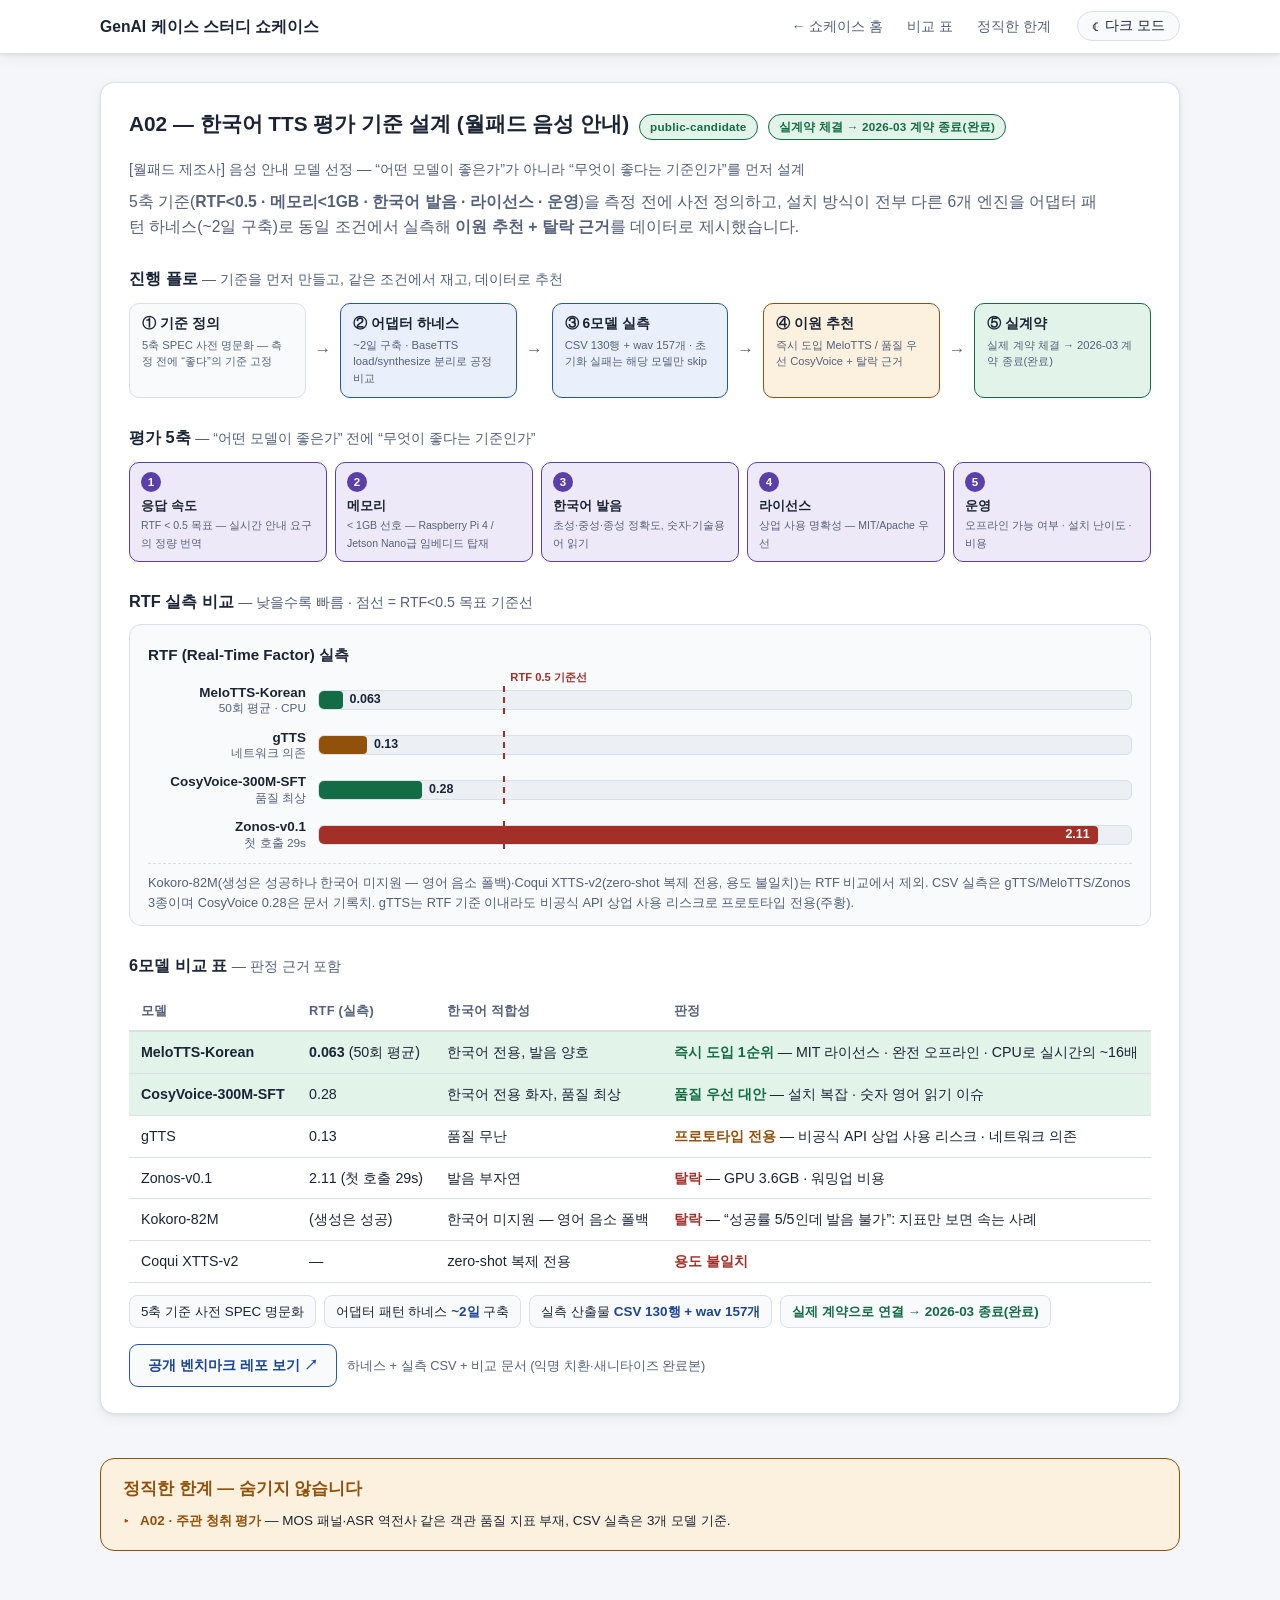
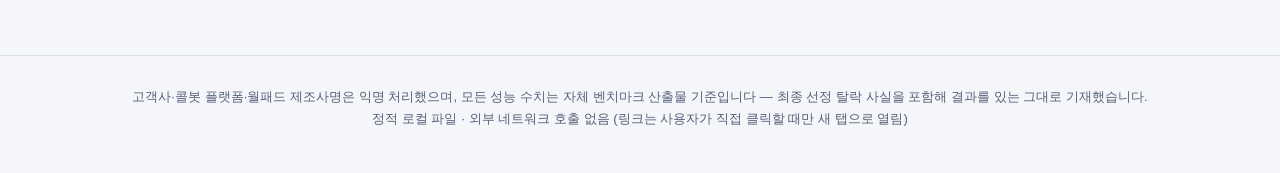
==== cases/a02-tts.html @ 6c3a90e4 "feat: GenAI case study showcase — static, self-contained Co-Authored-By: Claude Fable 5 <noreply@ant" ====
<!DOCTYPE html>
<html lang="ko">
<head>
<meta charset="UTF-8">
<meta name="viewport" content="width=device-width, initial-scale=1.0">
<meta name="color-scheme" content="light dark">
<title>A02 — 한국어 TTS 평가 기준 설계 (월패드 음성 안내) | GenAI 케이스 스터디 쇼케이스</title>
<link rel="icon" href="data:image/svg+xml,%3Csvg xmlns='http://www.w3.org/2000/svg' viewBox='0 0 32 32'%3E%3Crect width='32' height='32' rx='7' fill='%232456b8'/%3E%3Ctext x='16' y='22' font-size='16' font-family='sans-serif' font-weight='bold' fill='white' text-anchor='middle'%3ECS%3C/text%3E%3C/svg%3E">
<link rel="stylesheet" href="../assets/styles.css">
</head>
<body>
<a class="skip-link" href="#main">본문 바로가기</a>

<header class="topbar">
  <div class="topbar-inner">
    <span class="brand">GenAI 케이스 스터디 쇼케이스</span>
    <nav class="nav" aria-label="페이지 이동">
      <a href="../index.html">← 쇼케이스 홈</a>
      <a href="#a02">비교 표</a>
      <a href="#limits">정직한 한계</a>
    </nav>
    <button id="theme-toggle" type="button" aria-pressed="false" aria-label="다크 모드 전환">
      <span class="toggle-icon" aria-hidden="true">☾</span><span class="toggle-text">다크 모드</span>
    </button>
  </div>
</header>

<main id="main">

  <section id="a02" aria-labelledby="a02-h">
    <div class="card">
      <div class="section-head">
        <h2 id="a02-h">A02 — 한국어 TTS 평가 기준 설계 (월패드 음성 안내)</h2>
        <span class="badge badge-public">public-candidate</span>
        <span class="badge badge-result">실계약 체결 → 2026-03 계약 종료(완료)</span>
      </div>
      <p class="section-sub">[월패드 제조사] 음성 안내 모델 선정 — “어떤 모델이 좋은가”가 아니라 “무엇이 좋다는 기준인가”를 먼저 설계</p>
      <p class="lede">
        5축 기준(<strong>RTF&lt;0.5 · 메모리&lt;1GB · 한국어 발음 · 라이선스 · 운영</strong>)을 측정 전에 사전 정의하고,
        설치 방식이 전부 다른 6개 엔진을 어댑터 패턴 하네스(~2일 구축)로 동일 조건에서 실측해
        <strong>이원 추천 + 탈락 근거</strong>를 데이터로 제시했습니다.
      </p>

      <h3>진행 플로 <span class="h3-sub">— 기준을 먼저 만들고, 같은 조건에서 재고, 데이터로 추천</span></h3>
      <div class="flow" role="img" aria-label="진행 플로: 5축 기준을 측정 전에 정의하고, 어댑터 패턴 하네스를 약 2일에 구축한 뒤, 6개 모델을 동일 조건에서 실측하고, 이원 추천과 탈락 근거를 제시했으며, 실제 계약 체결로 이어져 2026년 3월 계약 종료(완료)되었습니다.">
        <div class="flow-node"><b>① 기준 정의</b><small>5축 SPEC 사전 명문화 — 측정 전에 “좋다”의 기준 고정</small></div>
        <span class="flow-arrow" aria-hidden="true">→</span>
        <div class="flow-node cache"><b>② 어댑터 하네스</b><small>~2일 구축 · BaseTTS load/synthesize 분리로 공정 비교</small></div>
        <span class="flow-arrow" aria-hidden="true">→</span>
        <div class="flow-node cache"><b>③ 6모델 실측</b><small>CSV 130행 + wav 157개 · 초기화 실패는 해당 모델만 skip</small></div>
        <span class="flow-arrow" aria-hidden="true">→</span>
        <div class="flow-node rag"><b>④ 이원 추천</b><small>즉시 도입 MeloTTS / 품질 우선 CosyVoice + 탈락 근거</small></div>
        <span class="flow-arrow" aria-hidden="true">→</span>
        <div class="flow-node resp"><b>⑤ 실계약</b><small>실제 계약 체결 → 2026-03 계약 종료(완료)</small></div>
      </div>

      <h3>평가 5축 <span class="h3-sub">— “어떤 모델이 좋은가” 전에 “무엇이 좋다는 기준인가”</span></h3>
      <div class="gates" role="img" aria-label="평가 5축: 1 응답 속도 RTF 0.5 미만 목표, 2 메모리 1GB 미만 선호, 3 한국어 발음 정확도, 4 상업 라이선스 명확성, 5 운영성(오프라인·설치·비용).">
        <div class="gate"><b>응답 속도</b><small>RTF &lt; 0.5 목표 — 실시간 안내 요구의 정량 번역</small></div>
        <div class="gate"><b>메모리</b><small>&lt; 1GB 선호 — Raspberry Pi 4 / Jetson Nano급 임베디드 탑재</small></div>
        <div class="gate"><b>한국어 발음</b><small>초성·중성·종성 정확도, 숫자·기술용어 읽기</small></div>
        <div class="gate"><b>라이선스</b><small>상업 사용 명확성 — MIT/Apache 우선</small></div>
        <div class="gate"><b>운영</b><small>오프라인 가능 여부 · 설치 난이도 · 비용</small></div>
      </div>

      <h3>RTF 실측 비교 <span class="h3-sub">— 낮을수록 빠름 · 점선 = RTF&lt;0.5 목표 기준선</span></h3>
      <figure class="chart" role="img"
        aria-label="모델별 RTF 가로 막대 차트. MeloTTS-Korean 0.063, gTTS 0.13, CosyVoice-300M-SFT 0.28은 RTF 0.5 기준선 이내, Zonos-v0.1은 2.11로 기준선 초과. Kokoro-82M과 Coqui XTTS-v2는 한국어 미지원 및 용도 불일치로 RTF 비교에서 제외.">
        <p class="chart-title">RTF (Real-Time Factor) 실측</p>
        <div class="hchart" aria-hidden="true">
          <div class="hrow">
            <span class="hlabel"><b>MeloTTS-Korean</b><small>50회 평균 · CPU</small></span>
            <span class="htrack">
              <span class="htick" style="left:22.7%"><i>RTF 0.5 기준선</i></span>
              <span class="hfill pass" style="width:2.9%"><span class="hnum">0.063</span></span>
            </span>
          </div>
          <div class="hrow">
            <span class="hlabel"><b>gTTS</b><small>네트워크 의존</small></span>
            <span class="htrack">
              <span class="htick" style="left:22.7%"></span>
              <span class="hfill cond" style="width:5.9%"><span class="hnum">0.13</span></span>
            </span>
          </div>
          <div class="hrow">
            <span class="hlabel"><b>CosyVoice-300M-SFT</b><small>품질 최상</small></span>
            <span class="htrack">
              <span class="htick" style="left:22.7%"></span>
              <span class="hfill pass" style="width:12.7%"><span class="hnum">0.28</span></span>
            </span>
          </div>
          <div class="hrow">
            <span class="hlabel"><b>Zonos-v0.1</b><small>첫 호출 29s</small></span>
            <span class="htrack">
              <span class="htick" style="left:22.7%"></span>
              <span class="hfill fail" style="width:95.9%"><span class="hnum">2.11</span></span>
            </span>
          </div>
        </div>
        <figcaption>
          Kokoro-82M(생성은 성공하나 한국어 미지원 — 영어 음소 폴백)·Coqui XTTS-v2(zero-shot 복제 전용, 용도 불일치)는 RTF 비교에서 제외.
          CSV 실측은 gTTS/MeloTTS/Zonos 3종이며 CosyVoice 0.28은 문서 기록치. gTTS는 RTF 기준 이내라도 비공식 API 상업 사용 리스크로 프로토타입 전용(주황).
        </figcaption>
      </figure>

      <h3>6모델 비교 표 <span class="h3-sub">— 판정 근거 포함</span></h3>
      <div class="table-wrap">
        <table>
          <caption class="visually-hidden">6개 TTS 모델 비교: RTF 실측치와 판정</caption>
          <thead>
            <tr><th scope="col">모델</th><th scope="col">RTF (실측)</th><th scope="col">한국어 적합성</th><th scope="col">판정</th></tr>
          </thead>
          <tbody>
            <tr class="pick">
              <td>MeloTTS-Korean</td><td><strong>0.063</strong> (50회 평균)</td><td>한국어 전용, 발음 양호</td>
              <td><span class="verdict-pick">즉시 도입 1순위</span> — MIT 라이선스 · 완전 오프라인 · CPU로 실시간의 ~16배</td>
            </tr>
            <tr class="pick">
              <td>CosyVoice-300M-SFT</td><td>0.28</td><td>한국어 전용 화자, 품질 최상</td>
              <td><span class="verdict-pick">품질 우선 대안</span> — 설치 복잡 · 숫자 영어 읽기 이슈</td>
            </tr>
            <tr>
              <td>gTTS</td><td>0.13</td><td>품질 무난</td>
              <td><span class="verdict-cond">프로토타입 전용</span> — 비공식 API 상업 사용 리스크 · 네트워크 의존</td>
            </tr>
            <tr>
              <td>Zonos-v0.1</td><td>2.11 (첫 호출 29s)</td><td>발음 부자연</td>
              <td><span class="verdict-drop">탈락</span> — GPU 3.6GB · 워밍업 비용</td>
            </tr>
            <tr>
              <td>Kokoro-82M</td><td>(생성은 성공)</td><td>한국어 미지원 — 영어 음소 폴백</td>
              <td><span class="verdict-drop">탈락</span> — “성공률 5/5인데 발음 불가”: 지표만 보면 속는 사례</td>
            </tr>
            <tr>
              <td>Coqui XTTS-v2</td><td>—</td><td>zero-shot 복제 전용</td>
              <td><span class="verdict-drop">용도 불일치</span></td>
            </tr>
          </tbody>
        </table>
      </div>

      <ul class="chips" aria-label="A02 증거 수치">
        <li class="chip">5축 기준 사전 SPEC 명문화</li>
        <li class="chip">어댑터 패턴 하네스 <strong>~2일</strong> 구축</li>
        <li class="chip">실측 산출물 <strong>CSV 130행 + wav 157개</strong></li>
        <li class="chip chip-ok"><strong>실제 계약으로 연결 → 2026-03 종료(완료)</strong></li>
      </ul>

      <div class="btn-row">
        <a class="btn btn-secondary" href="https://github.com/hwan96-ai/korean-tts-benchmark" target="_blank" rel="noopener noreferrer">공개 벤치마크 레포 보기 ↗</a>
        <span class="btn-note">하네스 + 실측 CSV + 비교 문서 (익명 치환·새니타이즈 완료본)</span>
      </div>
    </div>
  </section>

  <section id="limits" aria-labelledby="limits-h">
    <div class="limits">
      <h2 id="limits-h">정직한 한계 — 숨기지 않습니다</h2>
      <ul>
        <li><span class="lim-tag">A02 · 주관 청취 평가</span> — MOS 패널·ASR 역전사 같은 객관 품질 지표 부재, CSV 실측은 3개 모델 기준.</li>
      </ul>
    </div>
  </section>

</main>

<footer>
  <p>고객사·콜봇 플랫폼·월패드 제조사명은 익명 처리했으며, 모든 성능 수치는 자체 벤치마크 산출물 기준입니다 — 최종 선정 탈락 사실을 포함해 결과를 있는 그대로 기재했습니다.<br>
  정적 로컬 파일 · 외부 네트워크 호출 없음 (링크는 사용자가 직접 클릭할 때만 새 탭으로 열림)</p>
</footer>

<script src="../assets/theme.js"></script>
</body>
</html>
---- assets/styles.css ----
/* ============================================================
   case-study-showcase 공유 스타일시트
   - 모든 페이지(index.html, cases/*.html)가 이 파일 하나를 공유합니다.
   - 외부 CDN·웹폰트 없음 (시스템 폰트 스택) · file:// 직접 열기 지원.
   ============================================================ */

/* ============ 테마 변수 ============ */
:root {
  --bg: #f4f6f9;
  --surface: #ffffff;
  --surface-2: #f8fafc;
  --text: #1b2435;
  --muted: #55617a;
  --line: #d9e0ea;
  --accent: #2456b8;
  --accent-strong: #1c4596;
  --accent-soft: #e9effb;
  --ok: #136c43;
  --ok-soft: #e2f3e9;
  --warn: #92510a;
  --warn-soft: #fcf0de;
  --fail: #a33028;
  --fail-soft: #fbeae8;
  --violet: #5b3fa8;
  --violet-soft: #eee9f9;
  --gray-badge: #4d5a70;
  --gray-soft: #eceff4;
  --shadow: 0 1px 3px rgba(20, 30, 50, .08), 0 4px 14px rgba(20, 30, 50, .05);
  --bar-base: #8aa3cc;
}
@media (prefers-color-scheme: dark) {
  :root:not([data-theme="light"]) {
    --bg: #0e1420;
    --surface: #18202e;
    --surface-2: #131a27;
    --text: #e7ecf4;
    --muted: #9fabc0;
    --line: #2b3650;
    --accent: #84a8ee;
    --accent-strong: #a5c0f5;
    --accent-soft: #1e2c4a;
    --ok: #5ecb93;
    --ok-soft: #14301f;
    --warn: #e3a85e;
    --warn-soft: #33260f;
    --fail: #ee8b80;
    --fail-soft: #3a1d19;
    --violet: #b3a0ec;
    --violet-soft: #292045;
    --gray-badge: #aab6ca;
    --gray-soft: #232c3d;
    --shadow: 0 1px 3px rgba(0, 0, 0, .4);
    --bar-base: #4e6691;
  }
}
:root[data-theme="dark"] {
  --bg: #0e1420;
  --surface: #18202e;
  --surface-2: #131a27;
  --text: #e7ecf4;
  --muted: #9fabc0;
  --line: #2b3650;
  --accent: #84a8ee;
  --accent-strong: #a5c0f5;
  --accent-soft: #1e2c4a;
  --ok: #5ecb93;
  --ok-soft: #14301f;
  --warn: #e3a85e;
  --warn-soft: #33260f;
  --fail: #ee8b80;
  --fail-soft: #3a1d19;
  --violet: #b3a0ec;
  --violet-soft: #292045;
  --gray-badge: #aab6ca;
  --gray-soft: #232c3d;
  --shadow: 0 1px 3px rgba(0, 0, 0, .4);
  --bar-base: #4e6691;
}

/* ============ 기본 ============ */
* { box-sizing: border-box; }
html { scroll-behavior: smooth; }
body {
  margin: 0;
  background: var(--bg);
  color: var(--text);
  font-family: -apple-system, BlinkMacSystemFont, "Segoe UI", "Malgun Gothic", "Apple SD Gothic Neo", "Noto Sans KR", Roboto, Arial, sans-serif;
  line-height: 1.6;
  font-size: 16px;
  -webkit-text-size-adjust: 100%;
}
a { color: var(--accent); }
a:focus-visible, button:focus-visible {
  outline: 3px solid var(--accent);
  outline-offset: 2px;
  border-radius: 4px;
}
.visually-hidden {
  position: absolute; width: 1px; height: 1px;
  margin: -1px; padding: 0; overflow: hidden;
  clip: rect(0 0 0 0); white-space: nowrap; border: 0;
}
.skip-link {
  position: absolute; left: 8px; top: -48px;
  background: var(--accent); color: #fff;
  padding: 8px 14px; border-radius: 6px; z-index: 100;
  transition: top .15s ease;
}
.skip-link:focus { top: 8px; }

/* ============ 상단 바 ============ */
.topbar {
  position: sticky; top: 0; z-index: 50;
  background: var(--surface);
  border-bottom: 1px solid var(--line);
  box-shadow: var(--shadow);
}
.topbar-inner {
  max-width: 1120px; margin: 0 auto;
  display: flex; align-items: center; gap: 16px;
  padding: 10px 20px; flex-wrap: wrap;
}
.brand { font-weight: 700; font-size: .98rem; white-space: nowrap; }
.nav { display: flex; gap: 4px; flex-wrap: wrap; margin-left: auto; }
.nav a {
  text-decoration: none; color: var(--muted);
  font-size: .88rem; padding: 5px 10px; border-radius: 6px;
}
.nav a:hover { background: var(--accent-soft); color: var(--accent-strong); }
#theme-toggle {
  border: 1px solid var(--line); background: var(--surface-2); color: var(--text);
  border-radius: 999px; padding: 5px 14px; cursor: pointer;
  font-size: .85rem; display: inline-flex; align-items: center; gap: 6px;
  font-family: inherit;
}
#theme-toggle:hover { border-color: var(--accent); }

/* ============ 레이아웃 ============ */
main { max-width: 1120px; margin: 0 auto; padding: 28px 20px 60px; }
section { scroll-margin-top: 72px; margin-bottom: 44px; }
.card {
  background: var(--surface);
  border: 1px solid var(--line);
  border-radius: 14px;
  box-shadow: var(--shadow);
  padding: 26px 28px;
}
h1 { font-size: 1.7rem; margin: 0 0 10px; line-height: 1.35; }
h2 { font-size: 1.3rem; margin: 0 0 6px; line-height: 1.4; }
h3 { font-size: 1.02rem; margin: 26px 0 10px; color: var(--text); }
h3 .h3-sub { font-weight: 400; color: var(--muted); font-size: .88rem; }
p { margin: 8px 0; }
.lede { color: var(--muted); font-size: .98rem; max-width: 62em; }
.section-head { display: flex; align-items: baseline; gap: 10px; flex-wrap: wrap; margin-bottom: 14px; }
.section-sub { color: var(--muted); font-size: .9rem; }

/* ============ 배지 ============ */
.badge {
  display: inline-block; font-size: .73rem; font-weight: 700;
  padding: 3px 10px; border-radius: 999px; letter-spacing: .02em;
  vertical-align: middle; white-space: nowrap;
}
.badge-flagship { background: var(--accent-soft); color: var(--accent-strong); border: 1px solid var(--accent); }
.badge-public { background: var(--ok-soft); color: var(--ok); border: 1px solid var(--ok); }
.badge-interview { background: var(--violet-soft); color: var(--violet); border: 1px solid var(--violet); }
.badge-support { background: var(--gray-soft); color: var(--gray-badge); border: 1px solid var(--gray-badge); }
.badge-result { background: var(--ok-soft); color: var(--ok); border: 1px solid var(--ok); }
.badge-fail { background: var(--fail-soft); color: var(--fail); border: 1px solid var(--fail); }
.badge-pending { background: var(--gray-soft); color: var(--gray-badge); border: 1px dashed var(--gray-badge); }
.legend { display: flex; gap: 10px; flex-wrap: wrap; margin-top: 16px; align-items: center; }
.legend-item { display: inline-flex; align-items: center; gap: 7px; font-size: .85rem; color: var(--muted); }

/* ============ 칩 ============ */
.chips { display: flex; flex-wrap: wrap; gap: 8px; margin: 12px 0 0; padding: 0; list-style: none; }
.chip {
  background: var(--surface-2); border: 1px solid var(--line);
  border-radius: 8px; padding: 5px 11px; font-size: .84rem; color: var(--text);
}
.chip strong { color: var(--accent-strong); }
.chip.chip-ok strong { color: var(--ok); }

/* ============ 스텝퍼 ============ */
.stepper { display: flex; list-style: none; margin: 18px 0 6px; padding: 0; }
.step { flex: 1; position: relative; text-align: center; padding: 0 8px; min-width: 0; }
.step::before {
  content: ""; position: absolute; top: 17px; left: calc(-50% + 18px);
  width: calc(100% - 36px); height: 3px; background: var(--line); border-radius: 2px;
}
.step:first-child::before { display: none; }
.step-dot {
  position: relative; z-index: 1;
  display: inline-flex; align-items: center; justify-content: center;
  width: 36px; height: 36px; border-radius: 50%;
  background: var(--accent); color: #fff; font-weight: 700; font-size: .95rem;
  border: 3px solid var(--surface);
  box-shadow: 0 0 0 1px var(--line);
}
.step-title { display: block; font-weight: 700; font-size: .88rem; margin-top: 8px; }
.step-desc { display: block; font-size: .78rem; color: var(--muted); margin-top: 3px; line-height: 1.5; }
.step-fail .step-dot { background: var(--fail); }
.step-fail .step-title { color: var(--fail); }
.step-lesson .step-dot { background: var(--warn); }
@media (max-width: 760px) {
  .stepper { flex-direction: column; gap: 0; }
  .step { display: grid; grid-template-columns: 36px 1fr; column-gap: 14px; text-align: left; padding: 0 0 22px; }
  .step::before {
    top: 36px; left: 16.5px; width: 3px; height: calc(100% - 36px);
  }
  .step:first-child::before { display: block; }
  .step:last-child::before { display: none; }
  .step-dot { grid-row: 1 / span 2; }
  .step-title { margin-top: 6px; }
}

/* ============ 차트 ============ */
.chart-grid { display: grid; grid-template-columns: 1fr 1fr; gap: 22px; margin-top: 10px; }
@media (max-width: 820px) { .chart-grid { grid-template-columns: 1fr; } }
figure.chart { margin: 0; background: var(--surface-2); border: 1px solid var(--line); border-radius: 12px; padding: 18px 18px 12px; }
figure.chart figcaption { font-size: .8rem; color: var(--muted); margin-top: 12px; line-height: 1.55; border-top: 1px dashed var(--line); padding-top: 9px; }
.chart-title { font-weight: 700; font-size: .95rem; margin: 0 0 14px; }
.bars { display: flex; align-items: flex-end; gap: 14px; height: 210px; position: relative; padding: 26px 4px 0; }
.bar-col { flex: 1; display: flex; flex-direction: column; align-items: center; height: 100%; justify-content: flex-end; min-width: 0; }
.bar {
  width: 100%; max-width: 64px; border-radius: 6px 6px 0 0;
  background: var(--accent); position: relative;
  min-height: 4px;
}
.bar-val {
  position: absolute; bottom: 100%; left: 50%; transform: translateX(-50%);
  font-size: .78rem; font-weight: 700; color: var(--text); white-space: nowrap; padding-bottom: 3px;
}
.bar-label { font-size: .76rem; color: var(--muted); margin-top: 7px; text-align: center; line-height: 1.35; }
.bar-label b { color: var(--text); }
.bar.baseline {
  background: repeating-linear-gradient(135deg, var(--bar-base) 0 6px, transparent 6px 11px);
  border: 1px dashed var(--bar-base);
}
.bar.best { background: var(--ok); }
.bar.latency-bar { background: var(--warn); }
.bar.latency-bar.pass { background: var(--ok); }
.sla-line {
  position: absolute; left: 0; right: 0; height: 0;
  border-top: 2px dashed var(--fail); z-index: 2; pointer-events: none;
}
.sla-line span {
  position: absolute; right: 2px; bottom: 2px;
  font-size: .72rem; font-weight: 700; color: var(--fail);
  background: var(--surface-2); padding: 0 4px; border-radius: 4px;
}

/* ============ 플로 (캐시 / 게이트) ============ */
.flow { display: flex; flex-wrap: wrap; align-items: stretch; gap: 8px; margin-top: 12px; }
.flow-node {
  flex: 1 1 150px; min-width: 138px;
  background: var(--surface-2); border: 1px solid var(--line); border-radius: 10px;
  padding: 10px 12px; font-size: .84rem; line-height: 1.5;
}
.flow-node b { display: block; font-size: .86rem; }
.flow-node small { color: var(--muted); display: block; margin-top: 2px; }
.flow-node.cache { border-color: var(--accent); background: var(--accent-soft); }
.flow-node.rag { border-color: var(--warn); background: var(--warn-soft); }
.flow-node.resp { border-color: var(--ok); background: var(--ok-soft); }
.flow-arrow {
  align-self: center; color: var(--muted); font-weight: 700; font-size: 1.05rem;
  flex: 0 0 auto; padding: 0 1px;
}
.flow-note { font-size: .82rem; color: var(--muted); margin-top: 10px; }

/* ============ 테이블 ============ */
.table-wrap { overflow-x: auto; margin-top: 14px; }
table { border-collapse: collapse; width: 100%; font-size: .89rem; }
th, td { text-align: left; padding: 9px 12px; border-bottom: 1px solid var(--line); vertical-align: top; }
th { font-size: .8rem; color: var(--muted); text-transform: none; letter-spacing: .02em; border-bottom: 2px solid var(--line); }
tr.pick { background: var(--ok-soft); }
tr.pick td:first-child { font-weight: 700; }
.verdict-pick { color: var(--ok); font-weight: 700; }
.verdict-cond { color: var(--warn); font-weight: 600; }
.verdict-drop { color: var(--fail); font-weight: 600; }

/* ============ SEND_MODE 사다리 ============ */
.ladder { display: flex; gap: 10px; align-items: flex-end; margin-top: 14px; flex-wrap: wrap; }
.rung {
  flex: 1 1 150px; min-width: 145px;
  border: 1px solid var(--line); border-radius: 10px 10px 6px 6px;
  background: var(--surface-2); overflow: hidden;
  display: flex; flex-direction: column;
}
.rung-head { padding: 9px 12px 2px; font-weight: 700; font-family: ui-monospace, "Cascadia Mono", Consolas, monospace; font-size: .88rem; }
.rung-body { padding: 0 12px 10px; font-size: .8rem; color: var(--muted); line-height: 1.5; flex: 1; }
.rung-bar { height: 8px; background: var(--accent); }
.rung-1 { min-height: 118px; } .rung-1 .rung-bar { background: var(--ok); }
.rung-2 { min-height: 138px; }
.rung-3 { min-height: 158px; }
.rung-4 { min-height: 178px; } .rung-4 .rung-bar { background: var(--fail); }
.rung-tag { display: inline-block; font-size: .7rem; font-weight: 700; border-radius: 5px; padding: 1px 7px; margin: 6px 12px 8px; }
.rung-1 .rung-tag { background: var(--ok-soft); color: var(--ok); }
.rung-2 .rung-tag, .rung-3 .rung-tag { background: var(--accent-soft); color: var(--accent-strong); }
.rung-4 .rung-tag { background: var(--fail-soft); color: var(--fail); }

/* ============ 게이트 ============ */
.gates { display: flex; flex-wrap: wrap; gap: 8px; margin-top: 12px; counter-reset: gate; }
.gate {
  flex: 1 1 132px; min-width: 128px;
  border: 1px solid var(--violet); background: var(--violet-soft);
  border-radius: 10px; padding: 9px 11px; font-size: .79rem; line-height: 1.45;
  position: relative; counter-increment: gate;
}
.gate::before {
  content: counter(gate);
  display: inline-flex; align-items: center; justify-content: center;
  width: 20px; height: 20px; border-radius: 50%;
  background: var(--violet); color: #fff; font-weight: 700; font-size: .72rem;
  margin-bottom: 5px;
}
.gate b { display: block; font-size: .8rem; color: var(--text); }
.gate small { color: var(--muted); }

/* ============ 카드 그리드 (라이브러리 / 인덱스) ============ */
.case-grid { display: grid; grid-template-columns: repeat(auto-fit, minmax(245px, 1fr)); gap: 14px; margin-top: 14px; }
.case-card {
  background: var(--surface); border: 1px solid var(--line); border-radius: 12px;
  padding: 16px 17px; box-shadow: var(--shadow);
  display: flex; flex-direction: column; gap: 7px;
}
.case-card h3 { margin: 0; font-size: .98rem; }
.case-card p { margin: 0; font-size: .84rem; color: var(--muted); line-height: 1.55; flex: 1; }
.case-id { font-size: .73rem; font-weight: 700; color: var(--muted); letter-spacing: .05em; }

/* ============ 인덱스 요약 카드 (조립식 셸) ============ */
a.case-card { color: inherit; text-decoration: none; }
a.case-card:hover, a.case-card:focus-visible { border-color: var(--accent); }
a.case-card:hover h3 { color: var(--accent-strong); }
.case-card .card-metrics { display: flex; flex-wrap: wrap; gap: 6px; margin: 4px 0 0; padding: 0; list-style: none; }
.case-card .card-metrics li {
  background: var(--surface-2); border: 1px solid var(--line);
  border-radius: 7px; padding: 2px 8px; font-size: .76rem; color: var(--text);
}
.case-card .card-link-cue { font-size: .8rem; font-weight: 700; color: var(--accent-strong); margin-top: 4px; }
.case-card.placeholder {
  border-style: dashed; background: var(--surface-2);
  box-shadow: none; opacity: .85;
}
.case-card.placeholder h3 { color: var(--muted); }

/* ============ 한계 스트립 ============ */
.limits {
  border: 1px solid var(--warn); background: var(--warn-soft);
  border-radius: 14px; padding: 18px 22px;
}
.limits h2 { color: var(--warn); font-size: 1.05rem; }
.limits ul { margin: 10px 0 0; padding: 0; list-style: none; display: grid; grid-template-columns: repeat(auto-fit, minmax(300px, 1fr)); gap: 7px 22px; }
.limits li { font-size: .84rem; line-height: 1.55; padding-left: 17px; position: relative; }
.limits li::before { content: "▸"; position: absolute; left: 0; color: var(--warn); }
.limits .lim-tag { font-weight: 700; color: var(--warn); }

/* ============ 버튼 링크 ============ */
.btn {
  display: inline-flex; align-items: center; gap: 7px;
  background: var(--accent); color: #fff; text-decoration: none;
  border-radius: 9px; padding: 9px 18px; font-weight: 700; font-size: .9rem;
  border: 1px solid var(--accent-strong);
}
.btn:hover { background: var(--accent-strong); }
.btn-secondary { background: var(--surface-2); color: var(--accent-strong); border: 1px solid var(--accent); }
.btn-secondary:hover { background: var(--accent-soft); }
.btn-row { display: flex; gap: 10px; flex-wrap: wrap; margin-top: 16px; align-items: center; }
.btn-note { font-size: .8rem; color: var(--muted); }

/* ============ 역할 배지 + 비교 컬럼 (A07/A08 추가 — 기존 페이지에 영향 없음) ============ */
.badge-role { background: var(--violet-soft); color: var(--violet); border: 1px solid var(--violet); }
.compare-grid { display: grid; grid-template-columns: 1fr 1fr; gap: 18px; margin-top: 12px; }
@media (max-width: 820px) { .compare-grid { grid-template-columns: 1fr; } }
.compare-col {
  background: var(--surface-2); border: 1px solid var(--line);
  border-radius: 12px; padding: 16px 18px; font-size: .88rem; line-height: 1.6;
}
.compare-col h4 { margin: 0 0 8px; font-size: .95rem; }
.compare-col ul { margin: 8px 0 0; padding-left: 18px; }
.compare-col li { margin: 4px 0; font-size: .84rem; }
.compare-col .compare-tag {
  display: inline-block; font-size: .71rem; font-weight: 700;
  border-radius: 5px; padding: 1px 8px; margin-bottom: 7px;
  background: var(--accent-soft); color: var(--accent-strong);
}
.compare-col.alt .compare-tag { background: var(--violet-soft); color: var(--violet); }

.stack-line { font-size: .82rem; color: var(--muted); margin-top: 16px; border-top: 1px dashed var(--line); padding-top: 10px; }
.stack-line b { color: var(--text); }
.callout {
  border-left: 4px solid var(--accent); background: var(--surface-2);
  border-radius: 0 10px 10px 0; padding: 11px 15px; margin-top: 16px; font-size: .88rem;
}
.callout.honest { border-left-color: var(--warn); }

footer {
  border-top: 1px solid var(--line);
  padding: 22px 20px 34px; text-align: center;
  color: var(--muted); font-size: .83rem; line-height: 1.7;
}

/* ============ 인쇄 ============ */
@media print {
  :root, :root[data-theme="dark"] {
    --bg: #fff; --surface: #fff; --surface-2: #f5f5f5;
    --text: #111; --muted: #444; --line: #bbb;
    --accent: #1c4596; --accent-strong: #16386f; --accent-soft: #eef2fa;
    --ok: #136c43; --ok-soft: #e9f4ee;
    --warn: #92510a; --warn-soft: #faf2e4;
    --fail: #a33028; --fail-soft: #f9ecea;
    --violet: #5b3fa8; --violet-soft: #f0ecfa;
    --gray-badge: #4d5a70; --gray-soft: #efefef;
    --shadow: none; --bar-base: #8aa3cc;
  }
  body { background: #fff; font-size: 11pt; }
  .topbar, .skip-link { display: none !important; }
  main { max-width: none; padding: 0; }
  section { margin-bottom: 22px; }
  .card, .case-card, figure.chart, .limits { box-shadow: none; break-inside: avoid; }
  .stepper, .ladder, .gates, .flow, .chart-grid { break-inside: avoid; }
  a { color: #16386f; text-decoration: none; }
  a[href^="http"]::after { content: " (" attr(href) ")"; font-size: .82em; color: #555; word-break: break-all; }
  .bar, .rung-bar, .step-dot, .gate::before {
    -webkit-print-color-adjust: exact; print-color-adjust: exact;
  }
  h2 { break-after: avoid; }
}

/* --- visual-enrichment additions --- */
/* 가로 막대 차트 (RTF 등 연속 수치 비교) — 기존 변수만 사용, 다크/인쇄 호환 */
.hchart { display: flex; flex-direction: column; gap: 12px; margin: 16px 0 4px; }
.hrow { display: grid; grid-template-columns: 158px 1fr; align-items: center; gap: 12px; font-size: .84rem; }
.hlabel { text-align: right; color: var(--text); line-height: 1.3; min-width: 0; }
.hlabel small { display: block; color: var(--muted); font-size: .74rem; }
.htrack { position: relative; height: 20px; background: var(--gray-soft); border: 1px solid var(--line); border-radius: 6px; }
.hfill { position: absolute; left: 0; top: 0; bottom: 0; border-radius: 5px 4px 4px 5px; background: var(--accent); min-width: 4px; }
.hfill.pass { background: var(--ok); }
.hfill.cond { background: var(--warn); }
.hfill.fail { background: var(--fail); }
.hnum { position: absolute; left: 100%; top: 50%; transform: translateY(-50%); margin-left: 7px; font-size: .78rem; font-weight: 700; color: var(--text); white-space: nowrap; }
.hfill.fail .hnum { left: auto; right: 8px; margin-left: 0; color: #fff; }
.htick { position: absolute; top: -5px; bottom: -5px; border-left: 2px dashed var(--fail); z-index: 1; pointer-events: none; }
.htick i { position: absolute; left: 5px; top: -17px; font-style: normal; font-size: .7rem; font-weight: 700; color: var(--fail); white-space: nowrap; }
@media (max-width: 560px) {
  .hrow { grid-template-columns: 104px 1fr; }
  .hlabel { font-size: .76rem; }
}
@media print {
  .hfill, .htick, .hfill.fail .hnum { -webkit-print-color-adjust: exact; print-color-adjust: exact; }
  .hchart { break-inside: avoid; }
}
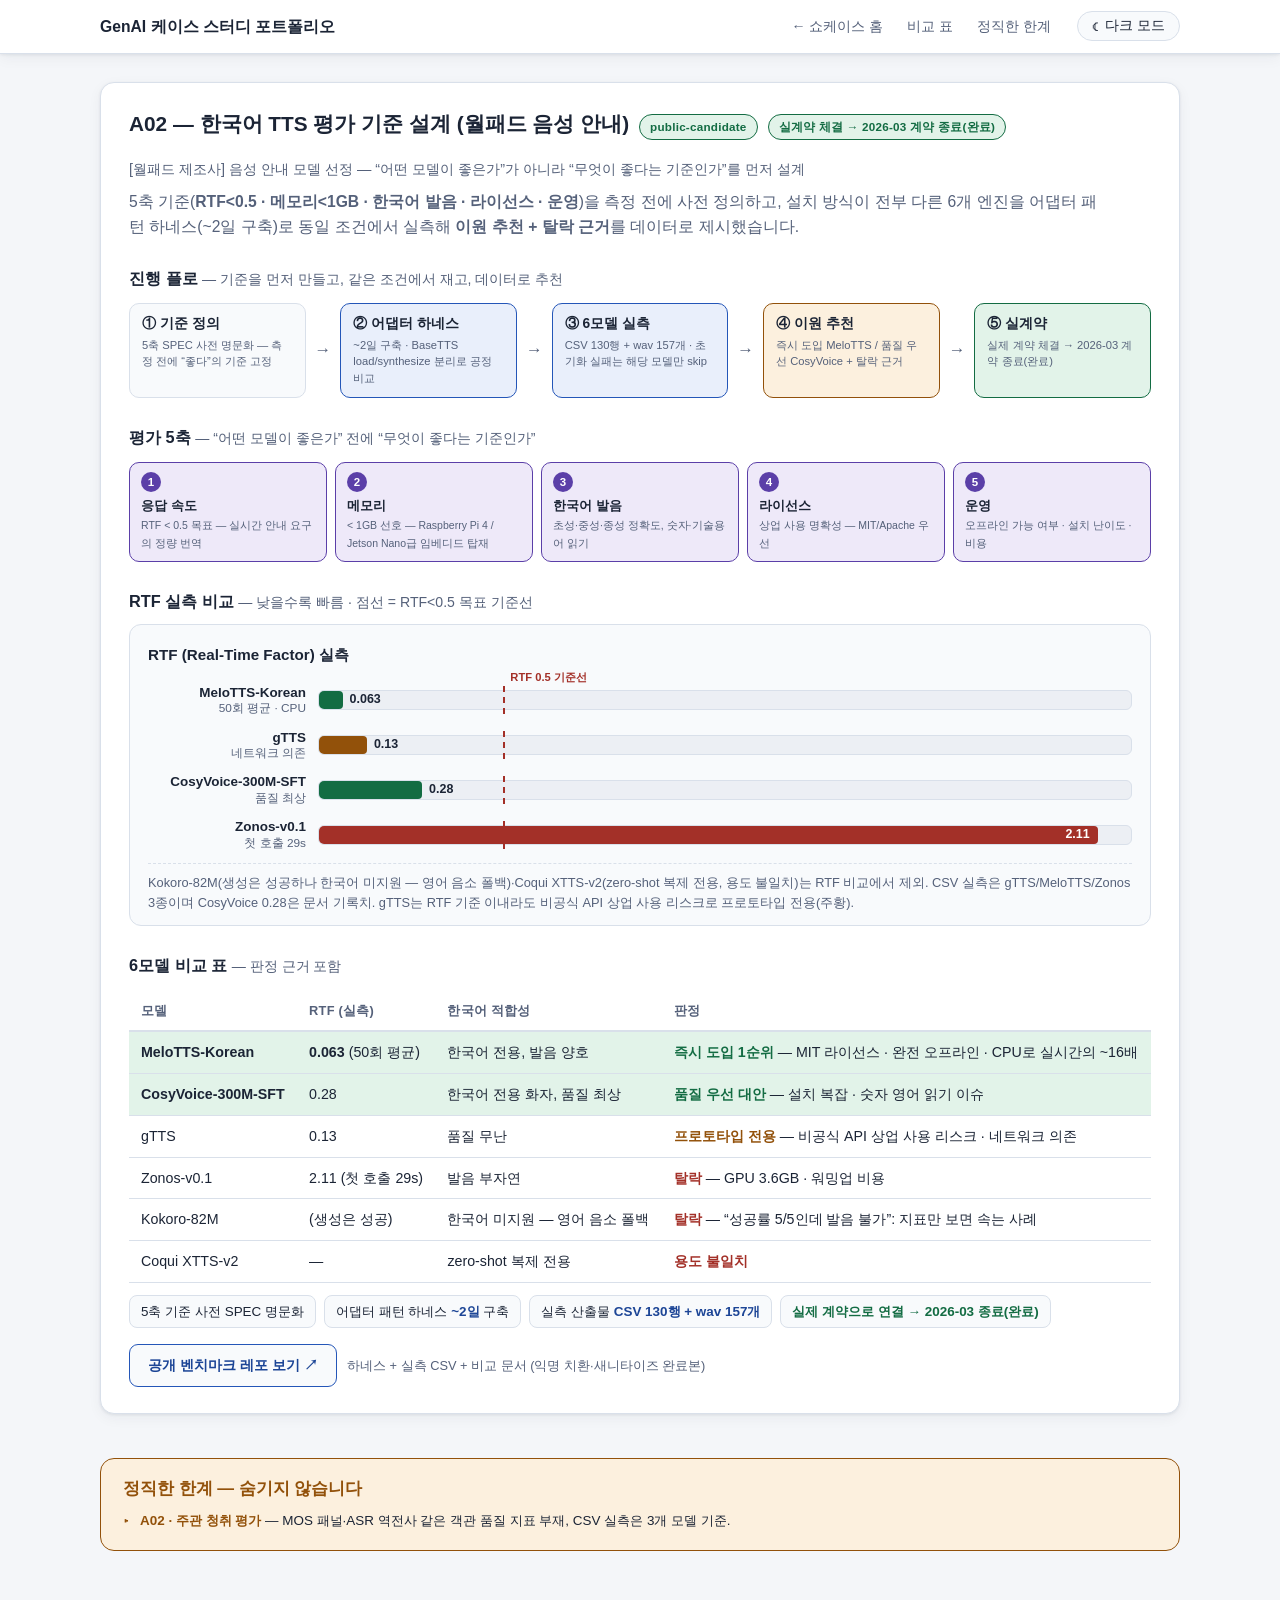
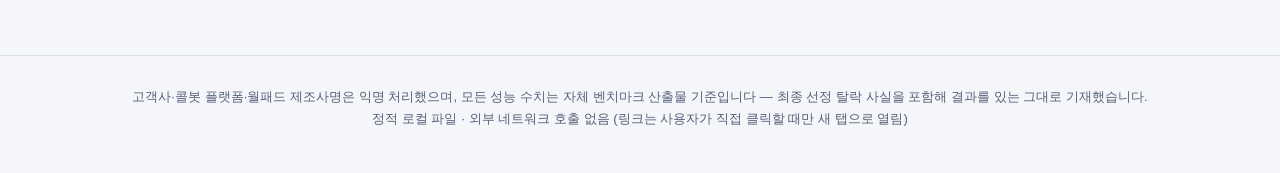
==== commit 102b41c7: "feat: portfolio upgrade — about section, expertise chips, evidence-principle strip Co-Authored-By: C" ====
--- a/cases/a02-tts.html
+++ b/cases/a02-tts.html
@@ -13,7 +13,7 @@
 
 <header class="topbar">
   <div class="topbar-inner">
-    <span class="brand">GenAI 케이스 스터디 쇼케이스</span>
+    <span class="brand">GenAI 케이스 스터디 포트폴리오</span>
     <nav class="nav" aria-label="페이지 이동">
       <a href="../index.html">← 쇼케이스 홈</a>
       <a href="#a02">비교 표</a>
--- a/assets/styles.css
+++ b/assets/styles.css
@@ -448,3 +448,22 @@
   .hfill, .htick, .hfill.fail .hnum { -webkit-print-color-adjust: exact; print-color-adjust: exact; }
   .hchart { break-inside: avoid; }
 }
+
+/* --- portfolio additions --- */
+/* 소개(About) 섹션 + 증거 원칙 스트립 — 기존 변수만 사용, 다크/인쇄 호환 */
+.about-role {
+  margin: 0 0 6px;
+  font-size: .88rem; font-weight: 700; letter-spacing: .03em;
+  color: var(--accent-strong);
+}
+.principle-strip {
+  margin: 14px 0 0;
+  border: 1px solid var(--accent); background: var(--accent-soft);
+  border-radius: 10px; padding: 10px 16px;
+  text-align: center; font-size: .86rem; font-weight: 600;
+  color: var(--accent-strong); line-height: 1.55;
+}
+footer a { color: var(--accent); }
+@media print {
+  .principle-strip { break-inside: avoid; }
+}
